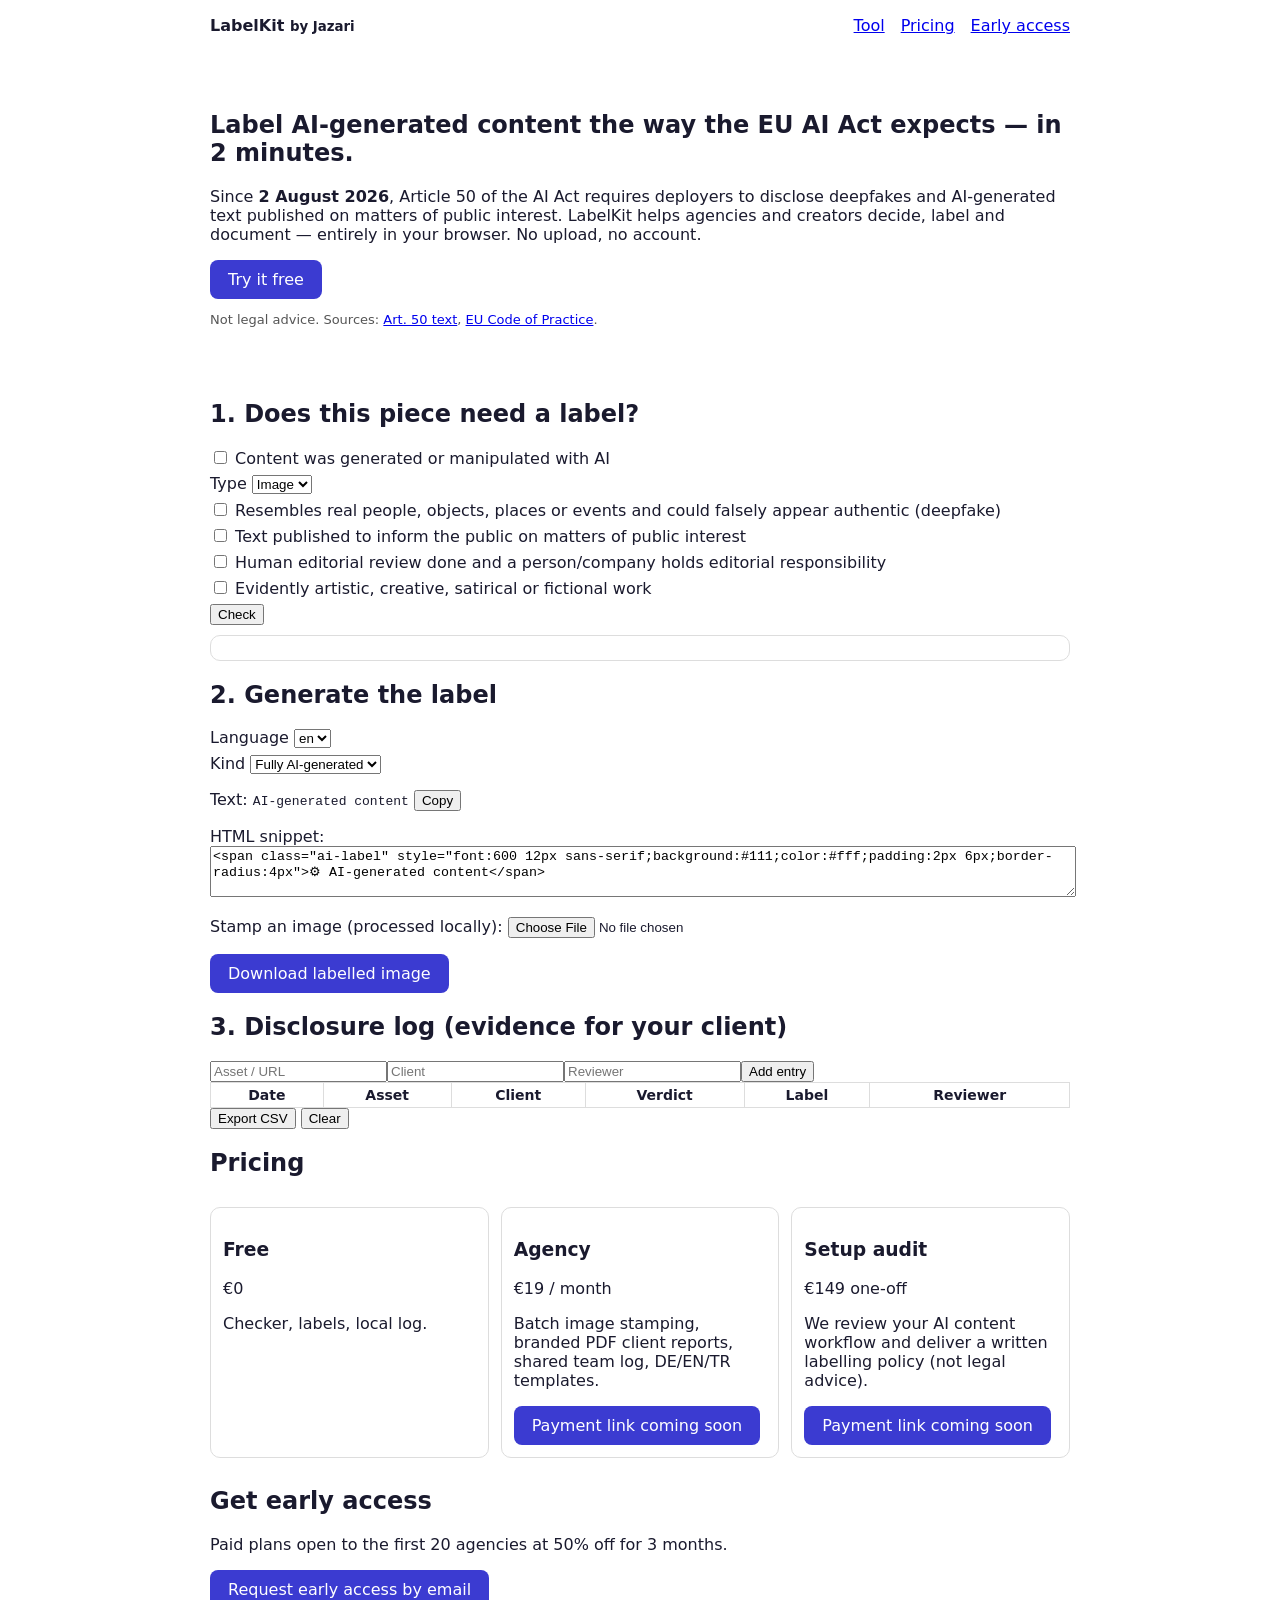
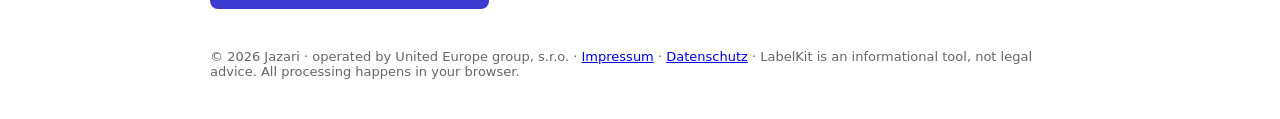
==== index.html @ 803c0c30 "Launch LabelKit by Jazari" ====
<!doctype html><html lang="en"><head><meta charset="utf-8"><meta name="viewport" content="width=device-width,initial-scale=1">
<title>LabelKit by Jazari – AI Act Art. 50 labelling for agencies</title><link rel="stylesheet" href="style.css"></head><body>
<header><b>LabelKit <small>by Jazari</small></b><nav><a href="#tool">Tool</a><a href="#pricing">Pricing</a><a href="#contact">Early access</a></nav></header>
<section class="hero"><h1>Label AI-generated content the way the EU AI Act expects — in 2 minutes.</h1>
<p>Since <b>2 August 2026</b>, Article 50 of the AI Act requires deployers to disclose deepfakes and AI-generated text published on matters of public interest. LabelKit helps agencies and creators decide, label and document — entirely in your browser. No upload, no account.</p>
<a class="btn" href="#tool">Try it free</a><p class="small">Not legal advice. Sources: <a href="https://artificialintelligenceact.eu/article/50/">Art. 50 text</a>, <a href="https://digital-strategy.ec.europa.eu/en/policies/code-practice-ai-generated-content">EU Code of Practice</a>.</p></section>
<section id="tool"><h2>1. Does this piece need a label?</h2>
<form id="q">
<label><input type="checkbox" name="ai"> Content was generated or manipulated with AI</label>
<label>Type <select name="type"><option value="image">Image</option><option value="video">Video</option><option value="audio">Audio</option><option value="text">Text</option></select></label>
<label><input type="checkbox" name="real"> Resembles real people, objects, places or events and could falsely appear authentic (deepfake)</label>
<label><input type="checkbox" name="public"> Text published to inform the public on matters of public interest</label>
<label><input type="checkbox" name="review"> Human editorial review done and a person/company holds editorial responsibility</label>
<label><input type="checkbox" name="art"> Evidently artistic, creative, satirical or fictional work</label>
<button type="submit">Check</button></form><div id="verdict" class="card"></div>
<h2>2. Generate the label</h2>
<label>Language <select id="lang"><option>en</option><option>de</option><option>tr</option></select></label>
<label>Kind <select id="kind"><option value="full">Fully AI-generated</option><option value="mod">AI-modified</option></select></label>
<p>Text: <code id="ltext"></code> <button id="copy">Copy</button></p>
<p>HTML snippet: <textarea id="snip" rows="3" readonly></textarea></p>
<p>Stamp an image (processed locally): <input type="file" id="img" accept="image/*"></p>
<canvas id="cv" hidden></canvas><a id="dl" class="btn" hidden download="labelled.png">Download labelled image</a>
<h2>3. Disclosure log (evidence for your client)</h2>
<form id="logf"><input name="item" placeholder="Asset / URL" required><input name="client" placeholder="Client"><input name="reviewer" placeholder="Reviewer"><button>Add entry</button></form>
<table id="log"><thead><tr><th>Date</th><th>Asset</th><th>Client</th><th>Verdict</th><th>Label</th><th>Reviewer</th></tr></thead><tbody></tbody></table>
<button id="csv">Export CSV</button> <button id="clr">Clear</button></section>
<section id="pricing"><h2>Pricing</h2><div class="grid">
<div class="card"><h3>Free</h3><p>€0</p><p>Checker, labels, local log.</p></div>
<div class="card"><h3>Agency</h3><p>€19 / month</p><p>Batch image stamping, branded PDF client reports, shared team log, DE/EN/TR templates.</p><a class="btn pay" data-plan="agency" href="#">Subscribe (Stripe)</a></div>
<div class="card"><h3>Setup audit</h3><p>€149 one-off</p><p>We review your AI content workflow and deliver a written labelling policy (not legal advice).</p><a class="btn pay" data-plan="audit" href="#">Book audit (Stripe)</a></div></div></section>
<section id="contact"><h2>Get early access</h2><p>Paid plans open to the first 20 agencies at 50% off for 3 months.</p>
<a class="btn" id="mail" href="#">Request early access by email</a></section>
<footer>© 2026 Jazari · operated by United Europe group, s.r.o. · <a href="impressum.html">Impressum</a> · <a href="datenschutz.html">Datenschutz</a> · LabelKit is an informational tool, not legal advice. All processing happens in your browser.</footer>
<script src="app.js"></script></body></html>
---- style.css ----
body{font-family:system-ui,sans-serif;max-width:860px;margin:auto;padding:0 16px;color:#1a1a2e}header{display:flex;justify-content:space-between;padding:16px 0}nav a{margin-left:16px}
.hero{padding:40px 0}.btn{display:inline-block;background:#3b3bd1;color:#fff;padding:10px 18px;border-radius:8px;text-decoration:none}
label{display:block;margin:6px 0}.card{border:1px solid #ddd;border-radius:10px;padding:12px;margin:10px 0}.grid{display:grid;grid-template-columns:repeat(auto-fit,minmax(220px,1fr));gap:12px}
table{width:100%;border-collapse:collapse}td,th{border:1px solid #ddd;padding:4px;font-size:14px}textarea{width:100%}.small{font-size:13px;color:#555}footer{margin:40px 0;font-size:13px;color:#666}
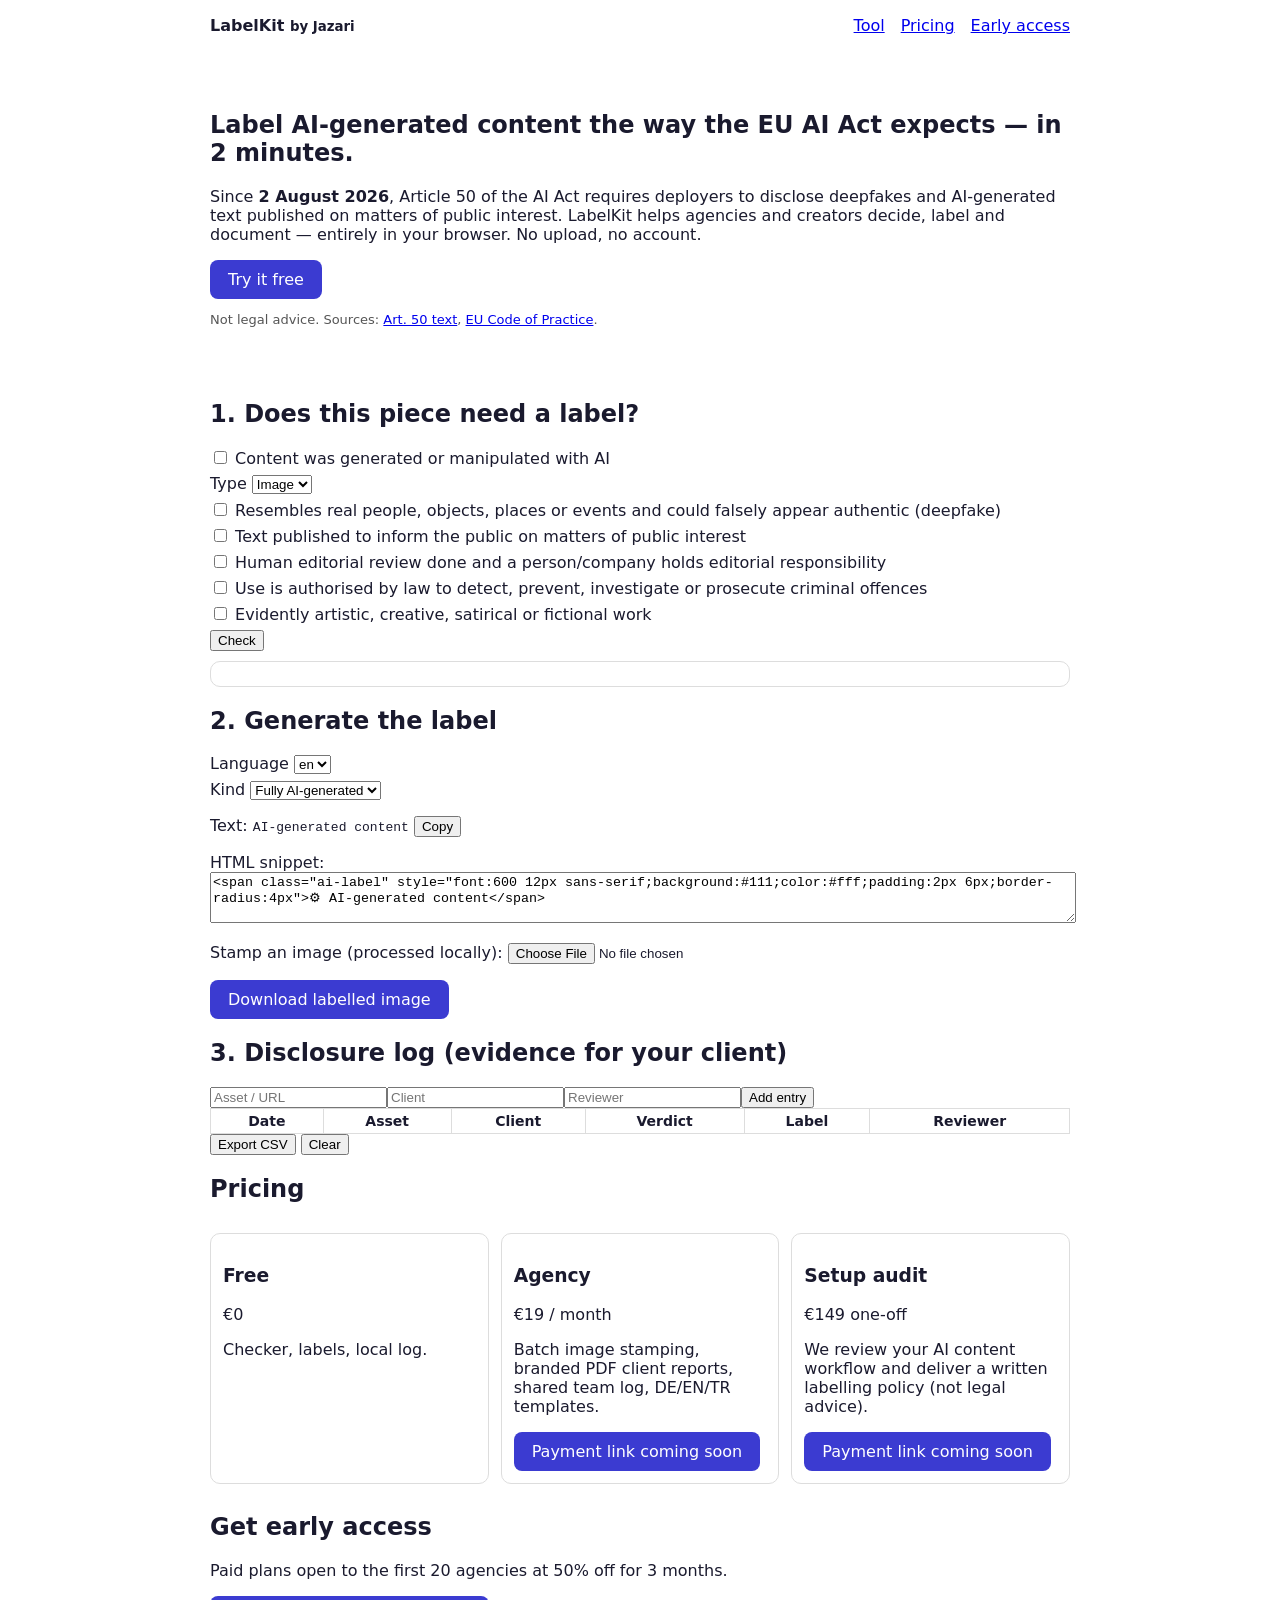
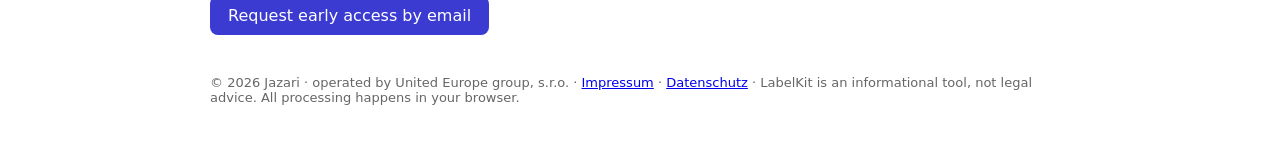
==== commit 5ec13e4c: "Fix V-01 findings" ====
--- a/index.html
+++ b/index.html
@@ -11,6 +11,7 @@
 <label><input type="checkbox" name="real"> Resembles real people, objects, places or events and could falsely appear authentic (deepfake)</label>
 <label><input type="checkbox" name="public"> Text published to inform the public on matters of public interest</label>
 <label><input type="checkbox" name="review"> Human editorial review done and a person/company holds editorial responsibility</label>
+<label><input type="checkbox" name="law"> Use is authorised by law to detect, prevent, investigate or prosecute criminal offences</label>
 <label><input type="checkbox" name="art"> Evidently artistic, creative, satirical or fictional work</label>
 <button type="submit">Check</button></form><div id="verdict" class="card"></div>
 <h2>2. Generate the label</h2>
@@ -21,7 +22,7 @@
 <p>Stamp an image (processed locally): <input type="file" id="img" accept="image/*"></p>
 <canvas id="cv" hidden></canvas><a id="dl" class="btn" hidden download="labelled.png">Download labelled image</a>
 <h2>3. Disclosure log (evidence for your client)</h2>
-<form id="logf"><input name="item" placeholder="Asset / URL" required><input name="client" placeholder="Client"><input name="reviewer" placeholder="Reviewer"><button>Add entry</button></form>
+<form id="logf"><input name="asset" placeholder="Asset / URL" required><input name="client" placeholder="Client"><input name="reviewer" placeholder="Reviewer"><button>Add entry</button></form>
 <table id="log"><thead><tr><th>Date</th><th>Asset</th><th>Client</th><th>Verdict</th><th>Label</th><th>Reviewer</th></tr></thead><tbody></tbody></table>
 <button id="csv">Export CSV</button> <button id="clr">Clear</button></section>
 <section id="pricing"><h2>Pricing</h2><div class="grid">
